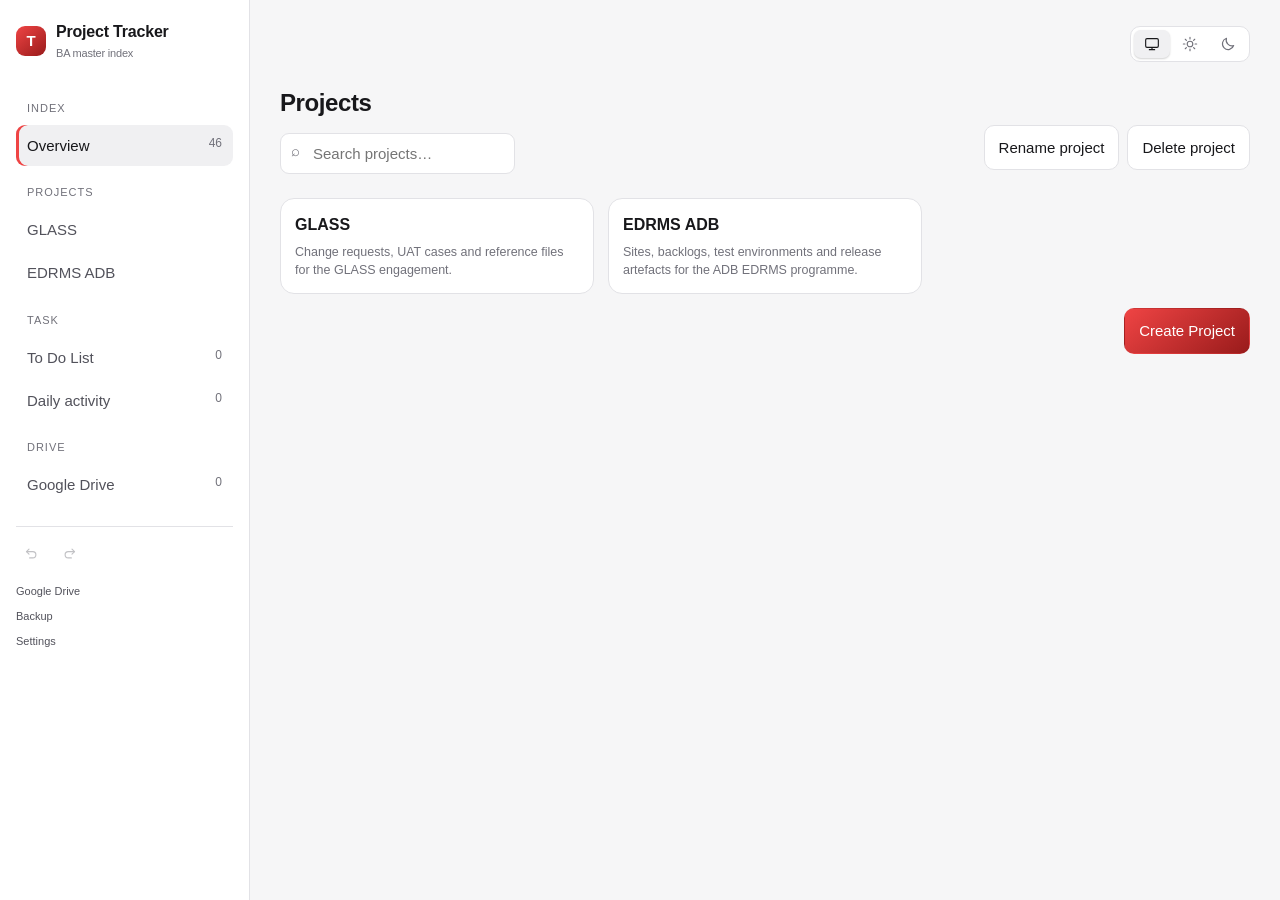
==== index.html @ 1ed468e1 "Undo and redo, a prompt that does not invent, and a search that hides misses Four changes, each with" ====
<!doctype html>
<html lang="en">
<head>
<meta charset="utf-8">
<meta name="viewport" content="width=device-width,initial-scale=1">
<title>Project Tracker — BA project links &amp; documents</title>
<meta name="robots" content="noindex,nofollow,noarchive">
<meta name="description" content="Central index of tracking links, sites and documents for the GLASS and EDRMS ADB projects.">
<link rel="icon" href="assets/favicon.svg">
<link rel="stylesheet" href="assets/styles.css">
</head>
<body>
<div class="app">
  <aside class="sidebar">
    <div class="brand">
      <div class="dot">T</div>
      <h1>Project Tracker<span id="brandSub">BA master index</span></h1>
    </div>
    <nav class="nav" id="nav"></nav>
    <div class="side-foot">
      <!-- Undo and redo sit above the links because they act on what you were
           just doing, not on a page you are going to. Disabled rather than
           hidden, so they do not move as you work. -->
      <div class="history" id="history"></div>
      <button id="openDrive">Google Drive</button>
      <button id="openBackup">Backup</button>
      <button id="openSettings">Settings</button>
    </div>
  </aside>

  <main class="main">
    <div class="topbar">
      <div class="seg" role="group" aria-label="Theme">
        <button data-theme-set="system" title="Match your system" aria-pressed="false">
          <svg viewBox="0 0 24 24" aria-hidden="true"><rect x="2.5" y="4" width="19" height="13" rx="2"/><path d="M8 20.5h8M12 17.5v3"/></svg>
          <span class="sr">System</span>
        </button>
        <button data-theme-set="light" title="Light" aria-pressed="false">
          <svg viewBox="0 0 24 24" aria-hidden="true"><circle cx="12" cy="12" r="4.2"/><path d="M12 2v2.4M12 19.6V22M2 12h2.4M19.6 12H22M4.9 4.9l1.7 1.7M17.4 17.4l1.7 1.7M19.1 4.9l-1.7 1.7M6.6 17.4l-1.7 1.7"/></svg>
          <span class="sr">Light</span>
        </button>
        <button data-theme-set="dark" title="Dark" aria-pressed="false">
          <svg viewBox="0 0 24 24" aria-hidden="true"><path d="M20.5 14.3A8.6 8.6 0 0 1 9.7 3.5a8.6 8.6 0 1 0 10.8 10.8z"/></svg>
          <span class="sr">Dark</span>
        </button>
      </div>
    </div>
    <div id="view"></div>
  </main>
</div>

<!-- Settings -->
<div class="modal" id="settingsModal" hidden>
  <div class="box">
    <h3>Google Drive connection</h3>
    <p class="lede">These stay in this browser only (localStorage). They are never committed to the
      repository. Setup steps are in <code>README.md</code> → “Connecting Google Drive”.</p>
    <div class="field">
      <label for="clientId">OAuth Client ID</label>
      <input id="clientId" placeholder="1234567890-abc.apps.googleusercontent.com" spellcheck="false">
      <small>Google Cloud console → APIs &amp; Services → Credentials → OAuth client ID (Web application).</small>
    </div>
    <div class="field">
      <label for="apiKey">API key</label>
      <input id="apiKey" placeholder="AIza…" spellcheck="false">
      <small>Same console → Create credentials → API key. Needed by the Drive Picker.</small>
    </div>
    <h3 style="margin-top:22px">Standardize text</h3>
    <p class="lede">Powers the wand button beside a task's name and description.
      Keys are stored in this browser only and are deliberately left out of the
      backup file. Two engines, both free to run: Google AI Studio issues a key
      with no card and a free tier, which is the default, and OpenRouter's
      ":free" models cost nothing per token. All engines lists both at once, and
      picking a model fills the Engine box with the engine that owns it.</p>
    <div class="field">
      <label for="aiEngine">Engine</label>
      <select id="aiEngine"></select>
      <small id="aiEngineHelp"></small>
    </div>
    <div class="field">
      <label>Which models to show</label>
      <div id="aiTier" class="radios">
        <label><input type="radio" name="aiTier" value="free" checked> Free tier</label>
        <label><input type="radio" name="aiTier" value="paid"> Paid (billing required)</label>
        <label><input type="radio" name="aiTier" value="all"> Show everything</label>
      </div>
      <small>For Gemini this is the app's own labelling by model name, because
        Google's model list carries no billing information; OpenRouter publishes
        its prices, so its split is read from the account. Every "pro" model
        counts as paid. Nothing is hidden for good — Show everything lists all
        of them. The one exception is Google's 2.5 flash family, which is
        withdrawn rather than hidden: it now answers "no longer available to new
        users".</small>
    </div>
    <div class="field">
      <label for="aiModel">Model</label>
      <select id="aiModel"></select>
      <small id="aiModelHelp">Saved per engine, and grouped by what each model
        is for. The list is read from your own account once a key is in place.</small>
    </div>
    <div class="field">
      <label for="aiKey">API key</label>
      <input id="aiKey" type="password" placeholder="Paste your key" spellcheck="false" autocomplete="off">
      <small id="aiKeyHelp"></small>
    </div>
    <div class="actions">
      <button class="btn" id="settingsCancel">Cancel</button>
      <button class="btn primary" id="settingsSave">Save</button>
    </div>
  </div>
</div>

<script src="config.js"></script>
<script src="assets/store.js"></script>
<script src="assets/ai.js"></script>
<script src="assets/ui.js"></script>
<script src="assets/tasks.js"></script>
<script src="assets/projects.js"></script>
<script src="assets/links.js"></script>
<script src="assets/app.js"></script>
<script src="assets/drive.js"></script>
</body>
</html>
---- assets/styles.css ----
/* Three theme modes. Every colour is defined on bare :root so no token has
   its only definition inside a media query; the dark palette is then restated
   twice — once for "follow the system" (no data-theme attribute set) and once
   for an explicit dark choice, so the control wins in both directions. */
:root{
  color-scheme:light;
  --bg:#f6f6f7; --panel:#fff; --panel-2:#f0f0f2; --line:#e2e2e6;
  --text:#18181b; --muted:#52525b; --dim:#71717a;
  --accent:#ef4444; --accent-2:#991b1b;
  --ok:#16a34a; --warn:#d97706; --info:#0284c7;
  --radius:14px; --shadow:0 8px 24px rgba(0,0,0,.08);
}
@media (prefers-color-scheme:dark){
  :root:not([data-theme="light"]){
    color-scheme:dark;
  --bg:#0b0b0d; --panel:#141417; --panel-2:#1b1b20; --line:#2a2a31;
  --text:#f4f4f5; --muted:#a1a1aa; --dim:#71717a;
  --shadow:0 10px 30px rgba(0,0,0,.45);
    --ok:#22c55e; --warn:#f59e0b; --info:#38bdf8;
  }
}
:root[data-theme="dark"]{
  color-scheme:dark;
  --bg:#0b0b0d; --panel:#141417; --panel-2:#1b1b20; --line:#2a2a31;
  --text:#f4f4f5; --muted:#a1a1aa; --dim:#71717a;
  --shadow:0 10px 30px rgba(0,0,0,.45);
  --ok:#22c55e; --warn:#f59e0b; --info:#38bdf8;
}
*{box-sizing:border-box}
html,body{margin:0;padding:0}
body{
  background:var(--bg);color:var(--text);
  font:15px/1.55 -apple-system,BlinkMacSystemFont,"Segoe UI",Inter,Roboto,Helvetica,Arial,sans-serif;
  -webkit-font-smoothing:antialiased;
}
a{color:inherit}
button,input,select{font:inherit;color:inherit}

/* ---------- layout ---------- */
.app{display:grid;grid-template-columns:250px 1fr;min-height:100vh}
.sidebar{
  background:var(--panel);border-right:1px solid var(--line);
  padding:20px 16px;position:sticky;top:0;height:100vh;overflow:auto;
}
.brand{display:flex;align-items:center;gap:10px;margin-bottom:22px}
.brand .dot{
  width:30px;height:30px;border-radius:9px;flex:0 0 auto;
  background:linear-gradient(140deg,var(--accent),var(--accent-2));
  display:grid;place-items:center;font-weight:700;font-size:15px;color:#fff;
}
.brand h1{font-size:16px;margin:0;letter-spacing:-.2px}
.brand span{display:block;font-size:11px;color:var(--dim);font-weight:400}
.nav{display:flex;flex-direction:column;gap:2px;margin-bottom:20px}
.nav button{
  text-align:left;background:none;border:0;padding:9px 11px;border-radius:9px;
  color:var(--muted);cursor:pointer;display:flex;justify-content:space-between;gap:8px;
}
.nav button:hover{background:var(--panel-2);color:var(--text)}
.nav button[aria-current="true"]{background:var(--panel-2);color:var(--text);box-shadow:inset 3px 0 0 var(--accent)}
.nav .count{color:var(--dim);font-size:12px;font-variant-numeric:tabular-nums}
.nav-title{font-size:11px;text-transform:uppercase;letter-spacing:.09em;color:var(--dim);margin:16px 0 6px 11px}
.side-foot{font-size:11px;color:var(--dim);border-top:1px solid var(--line);padding-top:12px;margin-top:18px}
.side-foot button{background:none;border:0;color:var(--muted);cursor:pointer;padding:4px 0;display:block}
.side-foot button:hover{color:var(--accent)}
/* The two history buttons are icons, not links, so they sit in a row of their
   own above the three text links rather than in the column with them. */
.history{display:flex;gap:8px;margin-bottom:10px}
.history .btn.icon{padding:6px}
.history .btn.icon:disabled{opacity:.35;cursor:default}
.history .btn.icon:disabled:hover{color:inherit;background:none}

.main{padding:26px 30px 70px;max-width:1180px;width:100%}
/* Theme switch sits at the far right: it is a setting, not a page control,
   and the left edge belongs to the page heading below it. */
.topbar{display:flex;gap:12px;align-items:center;justify-content:flex-end;margin-bottom:22px;flex-wrap:wrap}
.search{flex:1;min-width:220px;position:relative}
.search input{
  width:100%;background:var(--panel);border:1px solid var(--line);border-radius:11px;
  padding:11px 13px 11px 36px;outline:none;
}
.search input:focus{border-color:var(--accent)}
.search::before{content:"⌕";position:absolute;left:13px;top:9px;color:var(--dim);font-size:17px}
.btn{
  background:var(--panel);border:1px solid var(--line);border-radius:10px;
  padding:10px 14px;cursor:pointer;white-space:nowrap;
}
.btn:hover{border-color:var(--accent);color:var(--text)}
.btn.primary{background:linear-gradient(140deg,var(--accent),var(--accent-2));border-color:transparent;color:#fff}
.btn.sm{padding:6px 10px;font-size:13px;border-radius:8px}

h2.page{font-size:24px;margin:0 0 4px;letter-spacing:-.4px}
p.lede{color:var(--muted);margin:0 0 20px}
h3.sec{font-size:13px;text-transform:uppercase;letter-spacing:.08em;color:var(--dim);margin:28px 0 12px}

/* ---------- cards ---------- */
.grid{display:grid;grid-template-columns:repeat(auto-fill,minmax(280px,1fr));gap:12px}
.card{
  background:var(--panel);border:1px solid var(--line);border-radius:var(--radius);
  padding:14px 15px;display:flex;flex-direction:column;gap:6px;text-decoration:none;
  transition:border-color .15s,transform .15s;
}
a.card:hover{border-color:var(--accent);transform:translateY(-2px)}
.card .t{font-weight:600;line-height:1.35}
.card .m{font-size:12.5px;color:var(--muted)}
.card .row{display:flex;gap:6px;align-items:center;flex-wrap:wrap;margin-top:2px}

.tag{
  font-size:11px;padding:2px 8px;border-radius:999px;border:1px solid var(--line);
  color:var(--muted);background:var(--panel-2);white-space:nowrap;
}
.tag.ok{color:var(--ok);border-color:rgba(34,197,94,.35)}
.tag.warn{color:var(--warn);border-color:rgba(245,158,11,.35)}
.tag.info{color:var(--info);border-color:rgba(56,189,248,.35)}
.tag.accent{color:var(--accent);border-color:rgba(239,68,68,.4)}
.tag.dead{color:var(--dim)}

.chips{display:flex;gap:7px;flex-wrap:wrap;margin-bottom:14px}
.chip{
  background:var(--panel);border:1px solid var(--line);border-radius:999px;
  padding:6px 12px;font-size:13px;cursor:pointer;color:var(--muted);
}
.chip[aria-pressed="true"]{border-color:var(--accent);color:var(--text);background:var(--panel-2)}

/* ---------- tables ---------- */
.tablewrap{border:1px solid var(--line);border-radius:var(--radius);overflow-x:auto;background:var(--panel)}
table{border-collapse:collapse;width:100%;font-size:14px;min-width:720px}
th,td{padding:11px 13px;text-align:left;border-bottom:1px solid var(--line);vertical-align:top}
th{font-size:12px;text-transform:uppercase;letter-spacing:.05em;color:var(--dim);
   cursor:pointer;user-select:none;white-space:nowrap;background:var(--panel-2);position:sticky;top:0}
th:hover{color:var(--text)}
tbody tr:last-child td{border-bottom:0}
tbody tr:hover{background:var(--panel-2)}
td.wrap{max-width:420px;white-space:pre-wrap}

/* ---------- misc ---------- */
.steps{counter-reset:s;list-style:none;padding:0;margin:0;display:flex;flex-direction:column;gap:9px}
.steps li{
  background:var(--panel);border:1px solid var(--line);border-radius:11px;padding:12px 14px;
  white-space:pre-wrap;position:relative;padding-left:44px;
}
.steps li::before{
  counter-increment:s;content:counter(s);position:absolute;left:13px;top:12px;
  width:20px;height:20px;border-radius:6px;background:var(--panel-2);color:var(--accent);
  display:grid;place-items:center;font-size:12px;font-weight:700;
}
.note{
  border-left:3px solid var(--accent);background:var(--panel);border-radius:0 11px 11px 0;
  padding:12px 14px;color:var(--muted);margin-top:12px;white-space:pre-wrap;
}
.empty{color:var(--dim);padding:26px;text-align:center;border:1px dashed var(--line);border-radius:var(--radius)}
.stats{display:grid;grid-template-columns:repeat(auto-fit,minmax(150px,1fr));gap:12px;margin-bottom:6px}
.stat{background:var(--panel);border:1px solid var(--line);border-radius:var(--radius);padding:14px 16px}
.stat .n{font-size:26px;font-weight:700;letter-spacing:-.5px}
.stat .l{font-size:12px;color:var(--dim);text-transform:uppercase;letter-spacing:.06em}

/* ---------- modal ---------- */
.modal[hidden]{display:none}
.modal{position:fixed;inset:0;background:rgba(0,0,0,.6);display:grid;place-items:center;padding:20px;z-index:50}
.modal .box{
  background:var(--panel);border:1px solid var(--line);border-radius:16px;padding:22px;
  max-width:560px;width:100%;box-shadow:var(--shadow);max-height:85vh;overflow:auto;
}
.modal h3{margin:0 0 6px}
.field{display:flex;flex-direction:column;gap:5px;margin:14px 0}
.field label{font-size:12px;color:var(--dim);text-transform:uppercase;letter-spacing:.06em}
.field input{background:var(--panel-2);border:1px solid var(--line);border-radius:9px;padding:10px 12px;outline:none}
.field input:focus{border-color:var(--accent)}
.field small{color:var(--dim);font-size:12px}
/* The tier radios. Laid out as rows so a long label wraps rather than
   colliding with the next one on a phone. */
.radios{display:flex;flex-wrap:wrap;gap:8px 18px;padding:2px 0}
.radios label{display:inline-flex;align-items:center;gap:7px;font-size:13px;
  color:var(--text);text-transform:none;letter-spacing:0;cursor:pointer}
.radios input{width:auto;margin:0;accent-color:var(--accent)}
.modal .actions{display:flex;gap:9px;justify-content:flex-end;margin-top:18px}

@media (max-width:860px){
  .app{grid-template-columns:1fr}
  .sidebar{position:static;height:auto;border-right:0;border-bottom:1px solid var(--line)}
  .nav{flex-direction:row;flex-wrap:wrap}
  .main{padding:20px 16px 60px}
}
.note.rich{white-space:normal}

/* ---------- paged tables (Google Drive page) ---------- */
table.cellgrid{min-width:0;table-layout:fixed}
table.cellgrid td{width:33.33%;vertical-align:top;border-bottom:1px solid var(--line)}
table.cellgrid tr:last-child td{border-bottom:0}
table.cellgrid td.pad{background:transparent}
table.cellgrid .t{font-weight:600;line-height:1.35;margin-bottom:4px;word-break:break-word}
table.cellgrid .m{font-size:12.5px;color:var(--muted)}
table.cellgrid .row{display:flex;gap:6px;align-items:center;flex-wrap:wrap;margin-top:8px}

.pager{display:flex;align-items:center;gap:12px;margin:12px 0 4px;flex-wrap:wrap}
.pager .pageinfo{font-size:12.5px;color:var(--dim);font-variant-numeric:tabular-nums}
.pager .btn[disabled]{opacity:.4;cursor:not-allowed}
.pager .btn[disabled]:hover{border-color:var(--line);color:var(--muted)}

td .namecell{display:block;word-break:break-word}


/* ---------- theme segmented control ---------- */
.seg{display:inline-flex;background:var(--panel);border:1px solid var(--line);border-radius:10px;padding:3px;gap:2px}
.seg button{
  background:none;border:0;border-radius:7px;padding:6px 10px;cursor:pointer;
  color:var(--dim);display:grid;place-items:center;line-height:0;
}
.seg button:hover{color:var(--text)}
.seg button[aria-pressed="true"]{background:var(--panel-2);color:var(--text);box-shadow:0 1px 2px rgba(0,0,0,.18)}
.seg svg{width:16px;height:16px;fill:none;stroke:currentColor;stroke-width:1.7;stroke-linecap:round;stroke-linejoin:round}
.sr{position:absolute;width:1px;height:1px;overflow:hidden;clip:rect(0 0 0 0);white-space:nowrap}

/* ---------- form dialog ---------- */
.modal .fieldset{display:flex;flex-direction:column}
.field textarea,.field select{
  background:var(--panel-2);border:1px solid var(--line);border-radius:9px;
  padding:10px 12px;outline:none;font:inherit;color:inherit;resize:vertical;
}
.field textarea:focus,.field select:focus{border-color:var(--accent)}
.field input[type="file"]{background:none;border:0;padding:6px 0}
.attachments{display:flex;flex-direction:column;gap:6px}
.attrow{display:flex;align-items:center;gap:8px;font-size:13px;cursor:pointer}
.attrow .attname{flex:1;word-break:break-word}
.attrow .attdrop{color:var(--dim);font-size:11px}
.attrow input:checked ~ .attname{text-decoration:line-through;color:var(--dim)}

/* ---------- task board ---------- */
.taskboard{display:grid;grid-template-columns:repeat(auto-fit,minmax(260px,1fr));gap:16px;align-items:start}
.taskcol h3.sec{margin-top:0}
.taskstack{display:flex;flex-direction:column;gap:10px}
.card.task{cursor:default}
.card.task.late{border-color:rgba(239,68,68,.5)}
.card.task .desc{white-space:pre-wrap}
.card.task .atts{gap:6px}
.attchip{cursor:pointer;max-width:100%;overflow:hidden;text-overflow:ellipsis;font-family:inherit}
.attchip:hover{border-color:var(--accent);color:var(--text)}

/* ---------- projects table + opened tables ---------- */
table.cellgrid td.picked{box-shadow:inset 3px 0 0 var(--accent);background:var(--panel-2)}
.opened{margin-top:26px;border-top:1px solid var(--line);padding-top:6px}
h2.page.sub{font-size:19px;margin-top:14px}
.sectionhead{display:flex;align-items:center;gap:12px;flex-wrap:wrap;justify-content:space-between}
.sectionhead h3.sec{margin:22px 0 10px}
.sectiontools{display:flex;align-items:center;gap:8px;flex-wrap:wrap;margin-bottom:10px}
.search.sectionsearch{flex:0 1 260px;min-width:180px}
.search.sectionsearch input{padding:8px 11px 8px 32px;border-radius:9px}
.search.sectionsearch::before{top:6px;left:11px;font-size:15px}
.accountpick{
  background:var(--panel);border:1px solid var(--line);border-radius:9px;
  padding:8px 10px;outline:none;max-width:230px;
}
.accountpick:focus{border-color:var(--accent)}
.linksection{margin-bottom:10px}

/* ---------- link table ---------- */
table.linktable{min-width:820px}
table.linktable td.wrap{max-width:340px}
table.linktable .sitename{font-weight:600}
table.linktable td.actions{white-space:nowrap;display:flex;gap:6px}
table.linktable a.btn{display:inline-block;text-decoration:none}

/* ---------- task table ---------- */
table.tasktable{min-width:760px}
table.tasktable tr.taskrow{cursor:pointer}
/* The open row was var(--panel-2) - the same colour as the .tasklist panel
   behind it, so the highlight it was meant to be was invisible. It is the
   accent now, tinted, with a bar down its leading edge: which task is open has
   to be answerable at a glance, and colour alone is not an answer on every
   screen. */
table.tasktable tr.taskrow.open td{background:color-mix(in srgb, var(--accent) 16%, transparent)}
table.tasktable tr.taskrow.open td:first-child{box-shadow:inset 3px 0 0 var(--accent)}
table.tasktable tr.taskrow.open .taskname{font-weight:600;color:var(--text)}
table.tasktable tr.taskrow.done td{color:var(--dim)}
table.tasktable tr.detail td{background:var(--panel-2)}
.taskdetail{display:flex;flex-direction:column;gap:9px;padding:4px 2px}
.taskdetail .desc{white-space:pre-wrap;color:var(--text)}
.taskdetail .row{display:flex;gap:6px;flex-wrap:wrap;align-items:center}
td .actions,span.actions{display:inline-flex;gap:6px;white-space:nowrap}

/* ---------- account / email access cells ---------- */
/* Addresses must never break mid-word: a wrapped jperez@contractor.adb.org
   reads as two different values. Give the column room and keep each on one
   line, clickable to copy the whole thing. */
td.acct, td:has(> .acctcell){white-space:nowrap}
.acctcell{
  background:none;border:0;padding:0;margin:0;cursor:pointer;
  color:var(--text);font:inherit;text-align:left;white-space:nowrap;
  border-bottom:1px dotted var(--line);
}
.acctcell:hover{color:var(--accent);border-bottom-color:var(--accent)}
.acctcell.copied{color:var(--ok);border-bottom-color:var(--ok)}
table.linktable th:nth-child(3), table.linktable td:nth-child(3){min-width:230px}

/* Page-level tools row: search on the LEFT, actions after it. */
.pagetools{display:flex;align-items:center;gap:10px;flex-wrap:wrap;margin:0 0 14px}
.pagetools .search{flex:0 1 320px;min-width:200px}

/* The search belongs beside the table it filters, not across the page from it. */
.sectionleft{display:flex;align-items:center;gap:12px;flex-wrap:wrap;min-width:0}
.sectionleft h3.sec{margin:22px 0 10px;white-space:nowrap}

/* ---------- progress bars (project timeline) ---------- */
.progress{
  display:inline-block;width:110px;height:8px;border-radius:999px;
  background:var(--panel-2);border:1px solid var(--line);overflow:hidden;vertical-align:middle;
}
.progress > span{display:block;height:100%;background:linear-gradient(90deg,var(--accent),var(--accent-2))}
.pctnum{font-size:12px;color:var(--muted);margin-left:8px;font-variant-numeric:tabular-nums}
.rollup{display:inline-flex;align-items:center;gap:2px;font-size:12.5px;color:var(--dim);margin-right:6px}
td.pcell{white-space:nowrap}
h2.page.sub{font-size:18px;margin-top:34px}

/* Artifact and timeline tables: the name column carries the weight, and a
   seeded note must not turn one row into a screenful. */
table.projtable{table-layout:fixed}
table.projtable td, table.projtable th{vertical-align:top}
table.projtable .namecol{width:30%}
table.projtable .phasecol{width:16%}
table.projtable .datecol{width:104px;white-space:nowrap}
table.projtable .progcol{width:170px;white-space:nowrap}
table.projtable .statuscol{width:120px}
table.projtable .actcol{width:150px;white-space:nowrap}
/* Two lines of note, then ellipsis; the whole note is in the title tooltip
   and in the Edit dialog, so nothing is lost by clamping it here. */
table.projtable .note2{
  display:-webkit-box;-webkit-line-clamp:2;-webkit-box-orient:vertical;
  overflow:hidden;font-size:12.5px;color:var(--muted);margin-top:3px;
}

/* ---------- task detail table ---------- */
table.detailtable{min-width:0;width:100%}
table.detailtable th[scope="row"]{
  width:190px;text-transform:none;letter-spacing:0;font-size:12.5px;
  color:var(--dim);background:transparent;position:static;cursor:default;
  vertical-align:top;white-space:normal;
}
table.detailtable td{vertical-align:top}
table.detailtable .detaildesc{white-space:pre-wrap}

/* ---------- breathing room between a section's search box and its table ---------- */
.sectionhead{margin-bottom:14px}
.sectiontools{margin-bottom:14px}
.linksection .tablewrap{margin-top:14px}
.pagetools{margin-bottom:16px}
.search.sectionsearch{margin-bottom:2px}

/* ---------- icon buttons ---------- */
.btn.icon{
  display:inline-grid;place-items:center;padding:6px;line-height:0;
  width:30px;height:30px;flex:0 0 auto;
}
.btn.icon svg{width:15px;height:15px;fill:none;stroke:currentColor;
  stroke-width:1.8;stroke-linecap:round;stroke-linejoin:round}
.btn.icon:hover{border-color:var(--accent);color:var(--accent)}
.btn.icon.danger:hover{border-color:var(--accent);color:var(--accent)}

/* ---------- project tiles ---------- */
.ptiles{display:grid;grid-template-columns:repeat(3,1fr);gap:14px;align-items:stretch}
/* The list footer: pager left, create button right. The button is outside
   the pager on purpose - a pager renders nothing for a single page, and a
   button parked inside it would vanish with it. */
.listfoot{display:flex;align-items:center;justify-content:space-between;gap:12px;
  flex-wrap:wrap;margin-top:14px}
.listfoot-pager{flex:1 1 auto;min-width:0}
.listfoot-pager .pager{margin-top:0}
.listfoot-act{flex:0 0 auto;margin-left:auto}

/* The whole tile is the button that opens the project. It used to be a div
   wrapping a small open-target and two icon actions; with those actions
   moved above the list there is nothing else in it to aim at. */
.ptile{
  display:flex;flex-direction:column;align-items:flex-start;gap:5px;width:100%;
  background:var(--panel);border:1px solid var(--line);border-radius:var(--radius);
  padding:14px;text-align:left;cursor:pointer;font:inherit;color:inherit;
  transition:border-color .15s,transform .15s;
}
.ptile:hover{border-color:var(--accent);transform:translateY(-2px)}
.ptile.picked{border-color:var(--accent);box-shadow:inset 3px 0 0 var(--accent)}
.ptile .t{font-weight:600;font-size:16px;word-break:break-word;color:var(--text)}
/* The description under a project's name: present when there is one, and
   never taking the name's place when there is not. */
.ptile .psub{font-size:12.5px;line-height:1.45;color:var(--dim);word-break:break-word}

@media (max-width:900px){ .ptiles{grid-template-columns:1fr} }

/* ---------- email access filter, in its own column header ---------- */
th.emailhead{white-space:nowrap}
th.emailhead .emaillabel{margin-right:6px}
th.emailhead .accountpick{
  background:var(--panel);border:1px solid var(--line);border-radius:7px;
  padding:2px 4px;font-size:11px;max-width:130px;text-transform:none;letter-spacing:0;
}

/* A pinned row's button says so at a glance: the icon fills and takes the
   accent, so "pinned" is visible without hovering for a tooltip. */
.btn.icon.pinned{border-color:var(--accent);color:var(--accent);background:var(--panel-2)}
.btn.icon.pinned svg{fill:currentColor}

/* The project list in the sidebar shows three at a time and scrolls for the
   rest. --nav-rows is the count, so the height follows the button metrics
   rather than a number typed twice. The scrollbar is deliberately faint: it
   is a hint that there is more, not a control anyone aims at. */
.navscroll{
  --nav-rows:3;
  /* One row is the button's own box plus the flex gap above it. Measured
     from .nav button in the browser: 41px, plus the nav's 2px gap. */
  --nav-row:41px;
  max-height:calc(var(--nav-rows) * (var(--nav-row) + 2px));
  display:flex;flex-direction:column;gap:2px;
  overflow-y:auto;overscroll-behavior:contain;
  scrollbar-width:thin;scrollbar-color:var(--line) transparent;
}
.navscroll::-webkit-scrollbar{width:6px}
.navscroll::-webkit-scrollbar-track{background:transparent}
.navscroll::-webkit-scrollbar-thumb{background:var(--line);border-radius:3px}
.navscroll:hover::-webkit-scrollbar-thumb{background:var(--dim)}

/* The one search over every artifact table needs room before the first of
   them, the same as a section search had above its own table. */
.artifactsearch{margin:10px 0 16px}

/* A repeating link field: rows of URL + its own note, and one add button. */
.linkrows{display:flex;flex-direction:column;gap:10px}
.linkline{display:flex;align-items:center;gap:8px}
.linkline input{flex:1;min-width:0}
.linknote{margin:2px 0 2px 2px;padding-left:10px;border-left:2px solid var(--line);
          display:flex;flex-direction:column;gap:5px}
.linknote label{font-size:12px;color:var(--dim);text-transform:uppercase;letter-spacing:.06em}
.linkadd{display:flex;align-items:center;gap:8px}
.linkadd .m{color:var(--dim);font-size:12px}
.linkrow + .linkrow{border-top:1px solid var(--line);padding-top:10px}
/* Every link on a task, in the pane: the address, and what it is for. */
.reflist{display:flex;flex-direction:column;gap:8px}
.refnote{display:block;color:var(--dim);font-size:12px;margin-top:3px}

/* A field's label row, with its own tools on the right. */
.fieldhead{display:flex;align-items:center;justify-content:space-between;gap:8px}
.fieldtools{display:inline-flex;gap:6px;flex:0 0 auto}
.fieldtools .btn.icon{padding:3px 6px}
.fieldtools .btn.icon svg{width:14px;height:14px}
.fieldtools .btn.icon.working{opacity:.6;pointer-events:none}
/* What the button did, or why it could not. Never replaces the field. */
.fieldnote{font-size:12px;margin-top:5px;color:var(--dim)}
.fieldnote.ok{color:var(--ok,#3fb950)}
.fieldnote.warn{color:var(--warn)}
.linkish{background:none;border:0;padding:0;font:inherit;color:var(--accent);
  text-decoration:underline;cursor:pointer}

/* Attachments in the dialog: staged files with a thumbnail, and the count. */
.attstaged{display:flex;flex-direction:column;gap:6px}
.attrow.staged{display:flex;align-items:center;gap:8px;font-size:13px}
.attthumb{width:40px;height:40px;object-fit:cover;border-radius:6px;border:1px solid var(--line)}
.attrow.staged .attdrop{background:none;border:0;cursor:pointer;color:var(--dim);font-size:11px}
.attcount{color:var(--dim);font-size:12px}
.attitem{display:inline-flex;align-items:center;gap:4px;margin:0 6px 6px 0}
.attitem .attdl{cursor:pointer}

/* The To Do List is a list beside a pane: the table carries what you scan by,
   the pane carries everything else about the task you clicked. Below 900px
   they stack, because a split pane on a phone is two unusable columns. */
/* Both halves share the row's height rather than each taking its own, which is
   what left a 130px list beside a 535px pane. The pane cannot be sticky and
   stretch at the same time - sticky is what made it size itself independently -
   so it scrolls inside its own box instead. */
/* Closed, the pane is about a quarter of the row: the table carries four
   columns now and needs the rest. Open, it becomes the wider half, because the
   list is down to a number and a name and everything else is in the pane. */
.tasksplit{display:grid;grid-template-columns:minmax(0,3fr) minmax(0,1fr);gap:16px;
           align-items:stretch}
.tasksplit.open{grid-template-columns:minmax(0,1fr) minmax(0,2fr)}
.tasklist{min-width:0;display:flex;flex-direction:column;
          background:var(--panel-2);border:1px solid var(--line);border-radius:10px;
          padding:14px}
.tasklist .tablewrap{flex:1;border:0;background:none;border-radius:0}
.taskpane{min-width:0;background:var(--panel-2);border:1px solid var(--line);
          border-radius:10px;padding:14px;max-height:calc(100vh - 90px);
          overflow:auto}
.taskpane .panehead{display:flex;align-items:center;justify-content:space-between;gap:10px;
                    margin-bottom:10px}
.taskpane .panehead h3{margin:0;font-size:15px;word-break:break-word}
.taskpane.empty-pane{display:flex;align-items:center;justify-content:center;min-height:160px}
.taskpane .detailtable{min-width:0}
table.tasktable{min-width:0}
/* The stamp is one thing - a date and the minute it was created - so it stays
   on one line rather than breaking in half in a narrow column. */
td.stampcell{white-space:nowrap}
.stamptime{color:var(--dim)}
/* Prose bounded to a few lines, with a control that opens it.
   line-height is stated rather than inherited: the max-height fallback below
   is arithmetic on it, and an inherited value makes that arithmetic wrong. */
.clamptext{white-space:pre-wrap;line-height:1.5;overflow:hidden;
  display:-webkit-box;-webkit-box-orient:vertical;-webkit-line-clamp:var(--clamp-lines,3);
  /* For a browser without line-clamp: no ellipsis, but still a height bound,
     which is the part that matters. */
  max-height:calc(var(--clamp-lines,3) * 1.5em)}
.clamp.open .clamptext{display:block;-webkit-line-clamp:unset;max-height:none;overflow:visible}
.clamptoggle{display:inline-block;margin-top:4px;font-size:12px}
.clamptoggle[hidden]{display:none}

/* The update trail. It is the details table - same wrapper, same class, same
   width - so nothing here touches the frame; only what sits inside a cell. */
.updatewhen{white-space:nowrap}
.updatecell{display:block}
.updatetext{white-space:pre-wrap;margin-bottom:6px}
.updateshots{display:flex;flex-wrap:wrap;margin-top:4px}
/* The row's own edit and remove stay quiet until the row is under the pointer,
   so a trail of six updates reads as six updates rather than twelve buttons.
   They are still reachable by keyboard, which :focus-within keeps true. */
.updateactions{display:flex;gap:6px;margin-top:6px;opacity:0;transition:opacity .12s}
.updaterow:hover .updateactions,.updateactions:focus-within{opacity:1}
.updateadd td{padding-top:12px}
.updateadd .m{margin-left:8px;vertical-align:middle}
/* Pressed, the update icon reads as the tab you are on. */
.btn.icon.on{border-color:var(--accent);color:var(--accent)}
/* A trail opened from Daily activity gets the wider box: it holds a table,
   not a column of form fields. */
.modal .box.wide{max-width:720px}
.modal .dialogbody{margin-top:12px}
.shot{padding:0;border:1px solid var(--line);border-radius:8px;background:none;cursor:pointer;
      margin:0 6px 6px 0;line-height:0}
.shot img{width:84px;height:84px;object-fit:cover;border-radius:7px;display:block}
@media (max-width:900px){
  .tasksplit,.tasksplit.open{grid-template-columns:minmax(0,1fr)}
  .taskpane{max-height:none}
}

/* A column header that filters its own column, the shape Email Access uses. */
th.filterhead{white-space:nowrap}
th.filterhead .filterlabel{margin-right:6px}
th.filterhead .colpick{
  font:inherit;font-size:11px;color:var(--dim);background:var(--panel);
  border:1px solid var(--line);border-radius:6px;padding:1px 4px;max-width:120px}
th.filterhead .colpick:focus{border-color:var(--accent)}

/* The status is set in the pane, in the row that names it. */
.statuspick{font:inherit;font-size:12px;color:var(--text);background:var(--panel);
  border:1px solid var(--line);border-radius:6px;padding:2px 6px}
.statuspick:focus{border-color:var(--accent)}
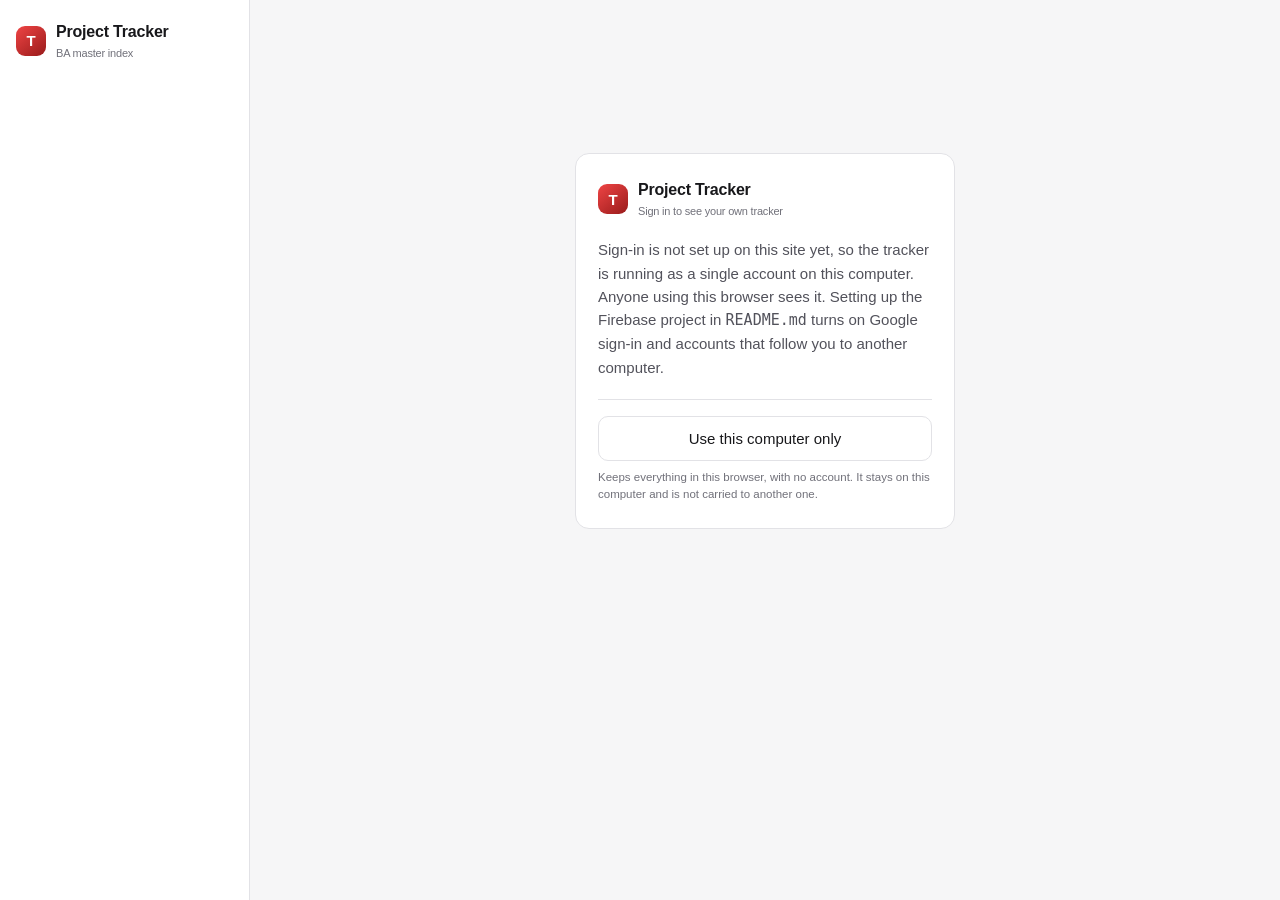
==== commit f0c064ff: "Hold the tracker shut until it knows whose it is Scoping the keys made two accounts separate; it did" ====
--- a/index.html
+++ b/index.html
@@ -18,6 +18,9 @@
     </div>
     <nav class="nav" id="nav"></nav>
     <div class="side-foot">
+      <!-- Who you are signed in as, and the way out. Filled by account.js;
+           empty, and hidden by CSS, until an account is known. -->
+      <div class="acct" id="acct"></div>
       <!-- Undo and redo sit above the links because they act on what you were
            just doing, not on a page you are going to. Disabled rather than
            hidden, so they do not move as you work. -->
@@ -112,6 +115,7 @@
 
 <script src="config.js"></script>
 <script src="assets/store.js"></script>
+<script src="assets/account.js"></script>
 <script src="assets/ai.js"></script>
 <script src="assets/ui.js"></script>
 <script src="assets/tasks.js"></script>
--- a/assets/styles.css
+++ b/assets/styles.css
@@ -9,6 +9,11 @@
   --accent:#ef4444; --accent-2:#991b1b;
   --ok:#16a34a; --warn:#d97706; --info:#0284c7;
   --radius:14px; --shadow:0 8px 24px rgba(0,0,0,.08);
+  /* The text-colour palette. Each name is a token rather than a value in the
+     document, so the SAME stored word reads correctly on either background:
+     these are the darker mixes, for the light theme. */
+  --c-red:#b91c1c; --c-amber:#b45309; --c-green:#15803d; --c-teal:#0f766e;
+  --c-blue:#1d4ed8; --c-purple:#6d28d9; --c-pink:#be185d; --c-grey:#52525b;
 }
 @media (prefers-color-scheme:dark){
   :root:not([data-theme="light"]){
@@ -17,6 +22,10 @@
   --text:#f4f4f5; --muted:#a1a1aa; --dim:#71717a;
   --shadow:0 10px 30px rgba(0,0,0,.45);
     --ok:#22c55e; --warn:#f59e0b; --info:#38bdf8;
+  /* The same eight names, lifted for a dark background. A colour chosen in one
+     theme therefore stays legible in the other, which a stored hex could not. */
+  --c-red:#f87171; --c-amber:#fbbf24; --c-green:#4ade80; --c-teal:#2dd4bf;
+  --c-blue:#60a5fa; --c-purple:#c084fc; --c-pink:#f472b6; --c-grey:#a1a1aa;
   }
 }
 :root[data-theme="dark"]{
@@ -25,6 +34,10 @@
   --text:#f4f4f5; --muted:#a1a1aa; --dim:#71717a;
   --shadow:0 10px 30px rgba(0,0,0,.45);
   --ok:#22c55e; --warn:#f59e0b; --info:#38bdf8;
+  /* The same eight names, lifted for a dark background. A colour chosen in one
+     theme therefore stays legible in the other, which a stored hex could not. */
+  --c-red:#f87171; --c-amber:#fbbf24; --c-green:#4ade80; --c-teal:#2dd4bf;
+  --c-blue:#60a5fa; --c-purple:#c084fc; --c-pink:#f472b6; --c-grey:#a1a1aa;
 }
 *{box-sizing:border-box}
 html,body{margin:0;padding:0}
@@ -261,16 +274,30 @@
 
 /* ---------- task table ---------- */
 table.tasktable{min-width:760px}
-table.tasktable tr.taskrow{cursor:pointer}
+/* Open, the log drops to two columns and the pane takes the width, so the
+   table must be free to become narrow - the six-column minimum would other-
+   wise force a horizontal scrollbar under a two-column table. */
+.tasksplit.open table[data-route="daily"]{min-width:0}
+/* Keyed on the row, not on the table it happens to sit in.
+   Two pages list tasks - the To Do List and the Daily activity log - and a
+   task row has to look and behave the same on both. Scoped to table.tasktable
+   these rules reached only the first of them, so a clickable row on the log
+   would have had no pointer, no hover and no open highlight: clickable in
+   fact and dead to look at. */
+tr.taskrow{cursor:pointer}
 /* The open row was var(--panel-2) - the same colour as the .tasklist panel
    behind it, so the highlight it was meant to be was invisible. It is the
    accent now, tinted, with a bar down its leading edge: which task is open has
    to be answerable at a glance, and colour alone is not an answer on every
    screen. */
-table.tasktable tr.taskrow.open td{background:color-mix(in srgb, var(--accent) 16%, transparent)}
-table.tasktable tr.taskrow.open td:first-child{box-shadow:inset 3px 0 0 var(--accent)}
-table.tasktable tr.taskrow.open .taskname{font-weight:600;color:var(--text)}
-table.tasktable tr.taskrow.done td{color:var(--dim)}
+tr.taskrow.open td{background:color-mix(in srgb, var(--accent) 16%, transparent)}
+tr.taskrow.open td:first-child{box-shadow:inset 3px 0 0 var(--accent)}
+tr.taskrow.open .taskname{font-weight:600;color:var(--text)}
+tr.taskrow.done td{color:var(--dim)}
+/* An entry typed by hand has no task behind it and nothing to open, so it
+   keeps the default cursor. A row that looks clickable and does nothing is
+   worse than one that plainly is not. */
+tr.logrow:not(.taskrow){cursor:default}
 table.tasktable tr.detail td{background:var(--panel-2)}
 .taskdetail{display:flex;flex-direction:column;gap:9px;padding:4px 2px}
 .taskdetail .desc{white-space:pre-wrap;color:var(--text)}
@@ -485,6 +512,95 @@
    on one line rather than breaking in half in a narrow column. */
 td.stampcell{white-space:nowrap}
 .stamptime{color:var(--dim)}
+/* ---------- the rich text field ---------- */
+.richfield{display:flex;flex-direction:column;gap:0}
+.richbar{display:flex;flex-wrap:wrap;align-items:center;gap:2px;padding:5px 6px;
+  background:var(--panel-2);border:1px solid var(--line);border-bottom:0;
+  border-radius:9px 9px 0 0}
+.richbtn{min-width:26px;height:26px;padding:0 6px;background:none;border:0;border-radius:6px;
+  color:var(--muted);cursor:pointer;font-size:13px;line-height:1;font-family:inherit}
+.richbtn:hover{background:var(--panel);color:var(--text)}
+.richbtn.on{background:color-mix(in srgb, var(--accent) 22%, transparent);color:var(--text)}
+.richbtn[data-cmd="bold"]{font-weight:700}
+.richbtn[data-cmd="italic"]{font-style:italic}
+.richbtn[data-cmd="underline"]{text-decoration:underline}
+.richbtn[data-cmd="strikeThrough"]{text-decoration:line-through}
+.richsep{width:1px;height:16px;background:var(--line);margin:0 4px}
+.richbox{background:var(--panel-2);border:1px solid var(--line);border-radius:0 0 9px 9px;
+  padding:10px 12px;outline:none;overflow:auto;max-height:340px}
+.richbox:focus{border-color:var(--accent)}
+/* An empty field says what it is for, the way a placeholder does. A truly
+   empty contenteditable has no text node to style, so this hangs off :empty
+   and off the lone <br> the browser leaves behind. */
+.richbox:empty::before{content:attr(data-placeholder);color:var(--dim)}
+/* A picture inside a cell must not push the column wide: it fits the space
+   the cell has, and the row grows instead. */
+.richbox img,.clamptext.rich img{max-width:100%;height:auto;border-radius:4px;
+  display:inline-block;vertical-align:top;margin:2px 0}
+.richbox td img,.richbox th img,.clamptext.rich td img,.clamptext.rich th img{max-width:220px}
+/* An image whose bytes are missing shows its alt rather than a broken icon. */
+.richbox img:not([src]),.clamptext.rich img:not([src]){min-height:18px;opacity:.5}
+.tabletools{display:inline-flex;gap:2px;align-items:center}
+.tabletools[hidden]{display:none}
+/* The grid picker, the shape Word and Outlook both use. */
+.tablepicker{position:relative;z-index:2;margin-top:-1px;padding:8px;
+  background:var(--panel);border:1px solid var(--line);border-radius:0 0 9px 9px}
+.tablepicker[hidden]{display:none}
+.pickhead{font-size:11px;color:var(--dim);margin-bottom:6px}
+.pickgrid{display:grid;grid-template-columns:repeat(8,16px);gap:2px}
+.pickcell{width:16px;height:16px;border:1px solid var(--line);border-radius:2px;
+  background:var(--panel-2);cursor:pointer}
+.pickcell.lit{background:var(--accent);border-color:var(--accent)}
+
+/* What the fields hold, wherever it is shown: inside the editor and inside
+   the pane. One rule set, so what you type is what you later read. */
+.richbox table,.clamptext.rich table{border-collapse:collapse;margin:6px 0;width:auto;min-width:0}
+.richbox td,.richbox th,.clamptext.rich td,.clamptext.rich th{
+  border:1px solid var(--line);padding:4px 8px;vertical-align:top;min-width:40px}
+.richbox th,.clamptext.rich th{background:var(--panel);font-weight:600;text-align:left}
+/* A column edge you can grab. The cursor is set by script only when the
+   pointer is actually within the grip, so the rest of the cell still shows a
+   text caret and stays a normal place to click and type. */
+.richbox td,.richbox th{position:relative}
+/* A sized table lays out fixed, which is what makes a dragged width hold; a
+   table with no widths keeps automatic sizing and is unchanged by all of this.
+   The rule is stated by script on the element, not here, because only the
+   script knows whether a width was set. */
+.richbox table[style*="table-layout"] td,.richbox table[style*="table-layout"] th,
+.clamptext.rich table[style*="table-layout"] td,.clamptext.rich table[style*="table-layout"] th{
+  overflow-wrap:anywhere}
+/* Text colour. Eight names, both themes, and nothing else can be stored. */
+.richbox span[data-colour],.clamptext.rich span[data-colour],
+.dialogbody span[data-colour]{color:var(--c-grey)}
+.richbox span[data-colour="red"],.clamptext.rich span[data-colour="red"],.dialogbody span[data-colour="red"]{color:var(--c-red)}
+.richbox span[data-colour="amber"],.clamptext.rich span[data-colour="amber"],.dialogbody span[data-colour="amber"]{color:var(--c-amber)}
+.richbox span[data-colour="green"],.clamptext.rich span[data-colour="green"],.dialogbody span[data-colour="green"]{color:var(--c-green)}
+.richbox span[data-colour="teal"],.clamptext.rich span[data-colour="teal"],.dialogbody span[data-colour="teal"]{color:var(--c-teal)}
+.richbox span[data-colour="blue"],.clamptext.rich span[data-colour="blue"],.dialogbody span[data-colour="blue"]{color:var(--c-blue)}
+.richbox span[data-colour="purple"],.clamptext.rich span[data-colour="purple"],.dialogbody span[data-colour="purple"]{color:var(--c-purple)}
+.richbox span[data-colour="pink"],.clamptext.rich span[data-colour="pink"],.dialogbody span[data-colour="pink"]{color:var(--c-pink)}
+/* The colour palette, opened from the toolbar. */
+.colourpicker{display:flex;flex-wrap:wrap;gap:4px;padding:6px;margin-top:4px;
+  background:var(--panel);border:1px solid var(--line);border-radius:8px}
+.colourpicker[hidden]{display:none}
+.swatch{width:20px;height:20px;padding:0;border:1px solid var(--line);border-radius:5px;
+  cursor:pointer}
+.swatch:hover{outline:2px solid var(--accent);outline-offset:1px}
+/* "No colour" reads as an empty swatch rather than another colour. */
+.swatch.none{background:linear-gradient(135deg,transparent 45%,var(--dim) 45%,var(--dim) 55%,transparent 55%)}
+/* The zoom control. Above a table in a reading view, inline in the toolbar
+   while editing. */
+.tablezoom{display:flex;gap:2px;align-items:center;margin:4px 0 2px}
+.tablezoom.inline{display:inline-flex;margin:0}
+.richbox ul,.richbox ol,.clamptext.rich ul,.clamptext.rich ol{margin:4px 0;padding-left:22px}
+.richbox li,.clamptext.rich li{margin:2px 0}
+.richbox p,.clamptext.rich p{margin:4px 0}
+.richbox p:first-child,.clamptext.rich p:first-child{margin-top:0}
+/* Rendered rich text keeps its own line breaks from the markup, so the
+   pre-wrap the plain-text clamp needs would double every gap. */
+.clamptext.rich{white-space:normal}
+.clamptext.rich table{max-width:100%;display:block;overflow-x:auto}
+
 /* Prose bounded to a few lines, with a control that opens it.
    line-height is stated rather than inherited: the max-height fallback below
    is arithmetic on it, and an inherited value makes that arithmetic wrong. */
@@ -536,3 +652,36 @@
 .statuspick{font:inherit;font-size:12px;color:var(--text);background:var(--panel);
   border:1px solid var(--line);border-radius:6px;padding:2px 6px}
 .statuspick:focus{border-color:var(--accent)}
+
+/* ---------- the sign-in gate ----------
+   Nothing of the tracker is on the page while this is showing, so the panel
+   owns the whole view rather than sitting over it. The sidebar is emptied by
+   render() and its chrome hidden here, so signing out cannot leave a project
+   name or a task count readable beside the screen that is meant to hide them. */
+body[data-signed-in="no"] .side-foot,
+body[data-signed-in="no"] .nav,
+body[data-signed-in="no"] .topbar{display:none}
+.acct-gate{display:grid;place-items:center;min-height:70vh;padding:10px}
+.acct-box{width:100%;max-width:380px;background:var(--panel);border:1px solid var(--line);
+  border-radius:var(--radius);padding:24px 22px}
+.acct-box .brand{margin-bottom:18px}
+.acct-box .field{margin:12px 0}
+.acct-box .btn.wide,.acct-box #acctGoogle{width:100%;justify-content:center}
+.acct-or{display:flex;align-items:center;gap:10px;margin:16px 0;color:var(--dim);font-size:12px}
+.acct-or::before,.acct-or::after{content:"";flex:1;height:1px;background:var(--line)}
+.acct-actions{display:flex;gap:8px;margin-top:14px}
+.acct-actions .btn{flex:1;justify-content:center}
+.acct-notice{background:var(--panel-2);border:1px solid var(--line);border-left:3px solid var(--accent);
+  border-radius:9px;padding:9px 11px;margin-bottom:14px;font-size:13px;color:var(--text)}
+.acct-foot{margin-top:20px;padding-top:16px;border-top:1px solid var(--line)}
+.acct-foot .btn{width:100%;justify-content:center}
+.acct-foot small{display:block;margin-top:8px;color:var(--dim);font-size:11.5px;line-height:1.5}
+/* The identity in the sidebar. The name can be long and must not push the
+   Sign out button out of the column, so it truncates rather than wraps. */
+.acct{margin-bottom:10px}
+.acct:empty{display:none}
+.acct-who{margin-bottom:4px}
+.acct-name{color:var(--text);font-size:12.5px;font-weight:600;
+  white-space:nowrap;overflow:hidden;text-overflow:ellipsis}
+.acct-sub{color:var(--dim);font-size:11px;
+  white-space:nowrap;overflow:hidden;text-overflow:ellipsis}
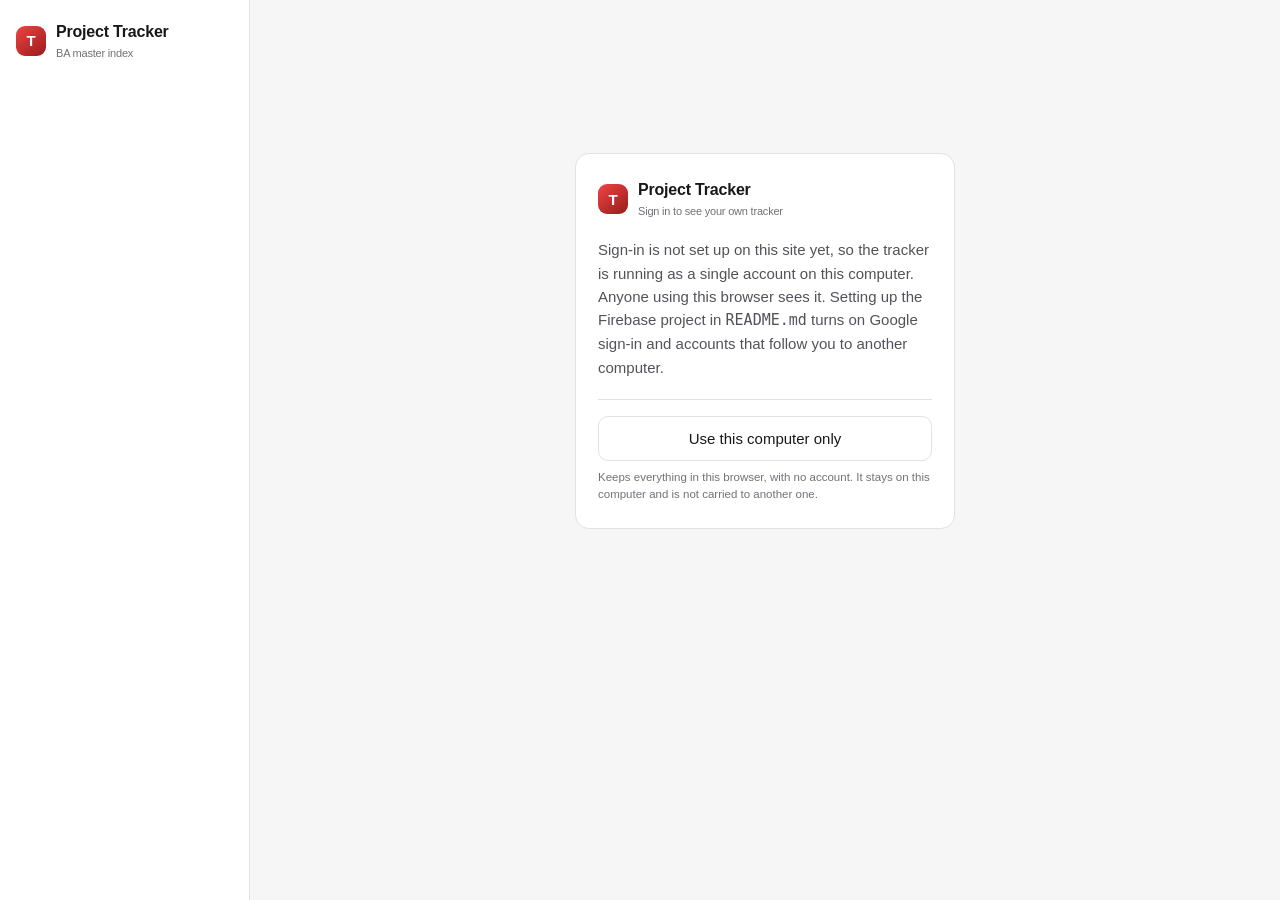
==== commit 20a099f6: "Firebase accounts: Google sign-in, register and login, and the database behind them The scope from t" ====
--- a/index.html
+++ b/index.html
@@ -115,6 +115,7 @@
 
 <script src="config.js"></script>
 <script src="assets/store.js"></script>
+<script src="assets/auth.js"></script>
 <script src="assets/account.js"></script>
 <script src="assets/ai.js"></script>
 <script src="assets/ui.js"></script>
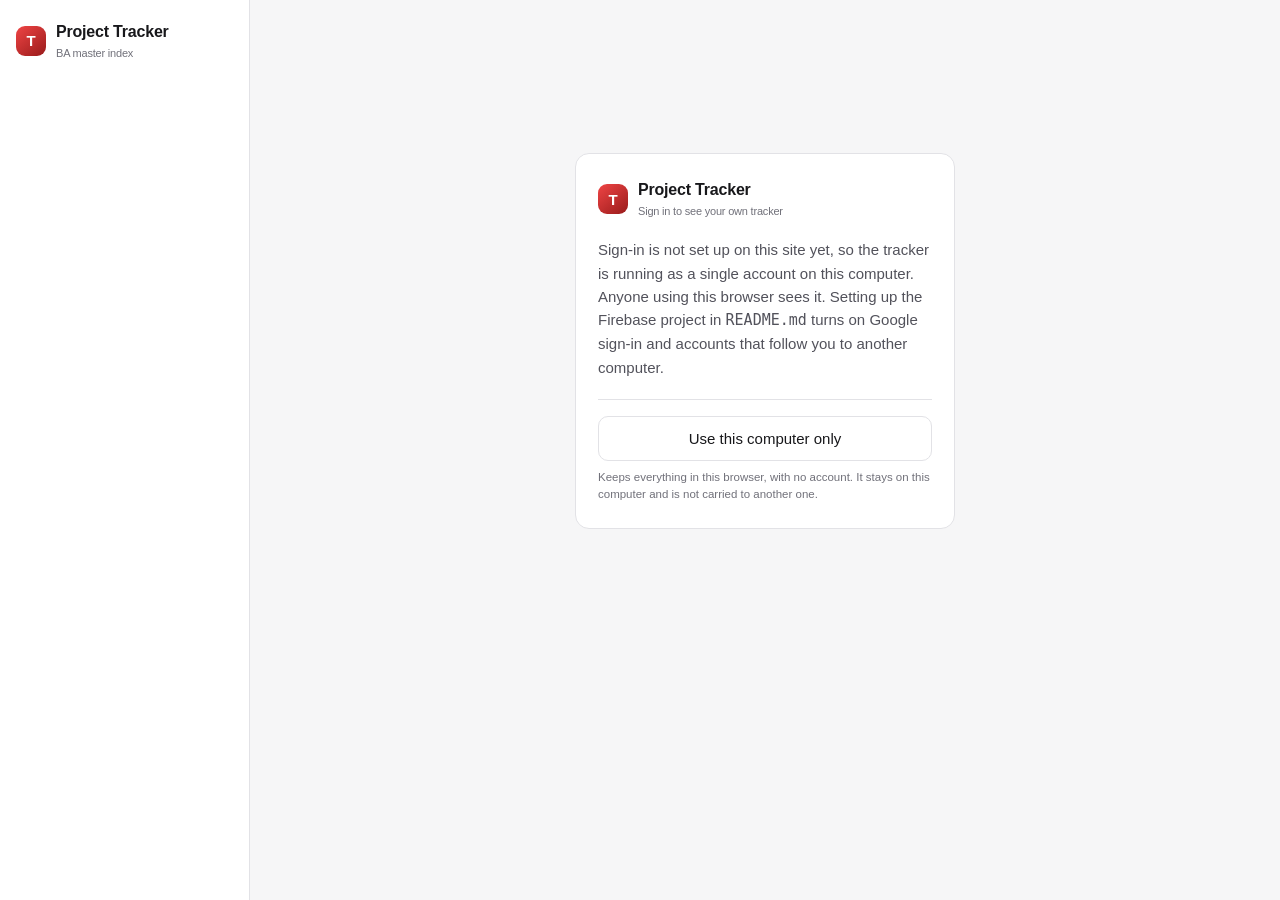
==== commit c2ef297d: "Add FAQ: a book of answers per project, imported from Claude Under Index after Image editor. Pick AD" ====
--- a/index.html
+++ b/index.html
@@ -120,6 +120,10 @@
 <script src="assets/ai.js"></script>
 <script src="assets/ui.js"></script>
 <script src="assets/tasks.js"></script>
+<script src="assets/export.js"></script>
+<script src="assets/imagegen.js"></script>
+<script src="assets/editor.js"></script>
+<script src="assets/faq.js"></script>
 <script src="assets/projects.js"></script>
 <script src="assets/links.js"></script>
 <script src="assets/app.js"></script>
--- a/assets/styles.css
+++ b/assets/styles.css
@@ -685,3 +685,206 @@
   white-space:nowrap;overflow:hidden;text-overflow:ellipsis}
 .acct-sub{color:var(--dim);font-size:11px;
   white-space:nowrap;overflow:hidden;text-overflow:ellipsis}
+
+/* ---------- Image Generator ----------
+   The grid uses the same auto-fill idiom as .grid above rather than a fixed
+   column count, so nine cards reflow rather than overflowing on a narrow
+   window. Every colour is a token, never a literal: the palette is what
+   carries light and dark, and a hard-coded hex here is a card that reads
+   correctly in one theme and is invisible in the other. */
+.genbar{border:1px solid var(--line);border-radius:10px;background:var(--panel);
+        padding:12px;margin:12px 0 18px}
+.genbar textarea{width:100%;box-sizing:border-box;resize:vertical;min-height:64px;
+        background:var(--panel-2);color:var(--fg);border:1px solid var(--line);
+        border-radius:8px;padding:9px 10px;font:inherit}
+.genbarrow{display:flex;gap:8px;align-items:center;flex-wrap:wrap;margin-top:10px}
+/* The file input is hidden and its label is the control, which is the only way
+   to style a file picker. The label therefore has to behave like a button
+   rather than merely look like one. */
+.genbarrow label.btn{cursor:pointer;margin:0}
+.genbar .note{margin:10px 0 0}
+.genbar .m{margin:8px 0 0}
+
+.imgsettings{margin:0 0 18px}
+.imgsettings h3{margin:0 0 4px;font-size:15px}
+.imgsettings .field{margin-top:12px}
+.imgsettings .actions{display:flex;gap:8px;justify-content:flex-end;margin-top:16px}
+
+.gengrid{display:grid;grid-template-columns:repeat(auto-fill,minmax(240px,1fr));gap:12px}
+.gencard{border:1px solid var(--line);border-radius:10px;background:var(--panel);
+         padding:10px;display:flex;flex-direction:column;gap:8px}
+.genshot{padding:0;border:0;background:none;cursor:pointer;display:block;line-height:0}
+/* A fixed aspect box, so a gallery of different shapes stays a grid rather
+   than a ragged column, and a picture that has not resolved from IndexedDB
+   yet holds its space instead of making every card jump when it arrives. */
+.genshot img{width:100%;aspect-ratio:1/1;object-fit:cover;border-radius:8px;
+             display:block;background:var(--panel-2)}
+.genmeta{display:flex;flex-direction:column;gap:3px;flex:1}
+.genprompt{font-weight:600;line-height:1.35;word-break:break-word;font-size:13.5px}
+.gencard .m{font-size:12px;color:var(--muted);word-break:break-word}
+.genactions{display:flex;gap:6px;align-items:center;justify-content:flex-end}
+
+/* ---------- Image editor ---------- */
+#ie{display:flex;flex-direction:column;gap:10px}
+.ie-head{display:flex;align-items:center;gap:12px;flex-wrap:wrap}
+.ie-head h2.page{margin:0}
+.ie-name{flex:1 1 200px;max-width:340px;background:var(--panel);border:1px solid var(--line);border-radius:9px;color:var(--text);padding:7px 10px;font:inherit}
+.ie-name:focus{outline:0;border-color:var(--accent)}
+.ie-actions{display:flex;gap:8px;margin-left:auto;flex-wrap:wrap}
+.ie-actions .btn[aria-pressed="true"]{border-color:var(--accent);color:var(--text)}
+.ie-drafts{background:var(--panel);border:1px solid var(--line);border-radius:var(--radius);padding:12px}
+.ie-drafts .pagetools{margin-bottom:10px}
+.ie-local{color:var(--dim)}
+.ie-dlist{display:grid;grid-template-columns:repeat(auto-fill,minmax(240px,1fr));gap:8px;max-height:220px;overflow:auto}
+.ie-draft{display:flex;align-items:center;gap:8px;background:var(--panel-2);border:1px solid var(--line);border-radius:10px;padding:8px 10px}
+.ie-draft.cur{box-shadow:inset 3px 0 0 var(--accent)}
+.ie-dopen{flex:1;min-width:0;text-align:left;background:none;border:0;color:var(--text);cursor:pointer;font:inherit;padding:0}
+.ie-dopen b,.ie-dopen small{display:block;overflow:hidden;text-overflow:ellipsis;white-space:nowrap}
+.ie-dopen small{color:var(--dim)}
+.ie-none{color:var(--dim);padding:6px}
+.ie-ribbon{display:flex;flex-wrap:wrap;gap:4px;background:var(--panel);border:1px solid var(--line);border-radius:var(--radius);padding:6px 8px}
+.ie-grp{display:flex;align-items:flex-end;gap:2px;padding:0 8px;border-right:1px solid var(--line);position:relative;padding-top:14px}
+.ie-grp:last-child{border-right:0}
+.ie-cap{position:absolute;top:0;left:10px;font-size:10px;letter-spacing:.08em;text-transform:uppercase;color:var(--dim)}
+.ie-b{display:flex;flex-direction:column;align-items:center;gap:3px;min-width:58px;padding:6px 6px 5px;background:none;border:1px solid transparent;border-radius:9px;color:var(--muted);cursor:pointer;font:inherit;font-size:11.5px}
+.ie-b svg{width:20px;height:20px;fill:none;stroke:currentColor;stroke-width:1.8;stroke-linecap:round;stroke-linejoin:round}
+.ie-b:hover:not(:disabled){background:var(--panel-2);color:var(--text)}
+.ie-b[aria-pressed="true"]{background:var(--panel-2);color:var(--text);border-color:var(--accent)}
+.ie-b:disabled{opacity:.35;cursor:default}
+.ie-format{display:flex;flex-wrap:wrap;align-items:center;gap:10px;min-height:44px;background:var(--panel);border:1px solid var(--line);border-radius:var(--radius);padding:6px 12px;font-size:13px;color:var(--muted)}
+.ie-f{display:inline-flex;align-items:center;gap:6px}
+.ie-f input[type=number]{width:64px;background:var(--panel-2);border:1px solid var(--line);border-radius:7px;color:var(--text);padding:4px 6px;font:inherit}
+.ie-f input[type=color]{width:30px;height:26px;padding:0;border:1px solid var(--line);border-radius:6px;background:none;cursor:pointer}
+.ie-f select{background:var(--panel-2);border:1px solid var(--line);border-radius:7px;color:var(--text);padding:3px 6px;font:inherit}
+.ie-tog{width:30px;height:28px;background:var(--panel-2);border:1px solid var(--line);border-radius:7px;color:var(--text);cursor:pointer;font:inherit}
+.ie-tog.on{border-color:var(--accent);color:var(--accent)}
+.ie-sep{flex:0 0 1px;align-self:stretch;background:var(--line);margin:0 4px}
+.ie-cap2{font-size:11px;letter-spacing:.08em;text-transform:uppercase;color:var(--dim)}
+.ie-hint{color:var(--text)}
+.ie-notice{color:var(--text);background:var(--panel-2);border:1px solid var(--line);border-radius:10px;padding:8px 12px;font-size:13px}
+.ie-stage{position:relative;display:flex;justify-content:center;align-items:flex-start;background:var(--panel-2);border:1px solid var(--line);border-radius:var(--radius);padding:12px;overflow:auto;min-height:260px;
+  background-image:linear-gradient(45deg,rgba(127,127,127,.08) 25%,transparent 25%,transparent 75%,rgba(127,127,127,.08) 75%),linear-gradient(45deg,rgba(127,127,127,.08) 25%,transparent 25%,transparent 75%,rgba(127,127,127,.08) 75%);
+  background-size:20px 20px;background-position:0 0,10px 10px}
+.ie-stage.over{outline:2px dashed var(--accent);outline-offset:-6px}
+.ie-stage canvas{box-shadow:0 4px 18px rgba(0,0,0,.25);touch-action:none;display:block}
+.ie-drop{position:absolute;inset:12px;display:flex;flex-direction:column;align-items:center;justify-content:center;gap:4px;pointer-events:none;color:#71717a;font-size:14px}
+.ie-drop[hidden]{display:none}
+.ie-drop b{font-size:17px;color:#3f3f46}
+.ie-text{position:absolute;margin:0;border:1px dashed var(--accent);background:transparent;resize:none;overflow:hidden;white-space:pre;outline:0;transform-origin:center;box-sizing:border-box;z-index:2}
+.ie-foot{display:flex;align-items:center;gap:16px;flex-wrap:wrap;font-size:12.5px;color:var(--dim)}
+.ie-keys{margin-left:auto}
+/* Image editor: pages strip on the right, and the small menus. */
+.ie-work{display:grid;grid-template-columns:minmax(0,1fr) 170px;gap:10px;align-items:start}
+.ie-work.collapsed{grid-template-columns:minmax(0,1fr) 34px}
+.ie-pages{background:var(--panel);border:1px solid var(--line);border-radius:var(--radius);padding:8px;display:flex;flex-direction:column;gap:8px;position:sticky;top:10px}
+.ie-work.collapsed .ie-pages{padding:4px;align-items:center}
+.ie-phead{display:flex;align-items:center;justify-content:space-between;font-size:12px;letter-spacing:.06em;text-transform:uppercase;color:var(--dim);padding:0 2px}
+.ie-pt{background:none;border:1px solid var(--line);border-radius:7px;color:var(--muted);cursor:pointer;width:24px;height:24px;font:inherit;line-height:1}
+.ie-pt:hover{color:var(--text);border-color:var(--accent)}
+.ie-plist{display:flex;flex-direction:column;gap:8px;max-height:calc(100vh - 330px);min-height:80px;overflow:auto;padding:2px}
+.ie-thumb{position:relative;display:flex;gap:6px;align-items:flex-start;cursor:pointer;border-radius:8px;padding:4px;border:1px solid transparent}
+.ie-thumb:hover{background:var(--panel-2)}
+.ie-thumb.cur{background:var(--panel-2);box-shadow:inset 3px 0 0 var(--accent);border-color:var(--line)}
+.ie-thumb.cur canvas{outline:2px solid var(--accent)}
+.ie-thumb.drop{border-top:2px solid var(--accent)}
+.ie-thumb canvas{width:118px;height:auto;display:block;border-radius:3px;box-shadow:0 1px 4px rgba(0,0,0,.25);pointer-events:none}
+.ie-pno{font-size:11px;color:var(--dim);min-width:12px;text-align:right}
+.ie-dots{position:absolute;top:6px;right:6px;width:22px;height:20px;border:0;border-radius:6px;background:rgba(0,0,0,.55);color:#fff;cursor:pointer;opacity:0;font:inherit;line-height:1}
+.ie-thumb:hover .ie-dots,.ie-thumb.cur .ie-dots{opacity:1}
+.ie-add{width:100%}
+.ie-menuwrap{position:relative}
+.ie-menu{position:absolute;right:0;top:calc(100% + 4px);z-index:20;min-width:170px;background:var(--panel);border:1px solid var(--line);border-radius:10px;box-shadow:var(--shadow);padding:4px;display:flex;flex-direction:column}
+.ie-menu[hidden]{display:none}
+.ie-menu.ie-up{top:auto;bottom:calc(100% + 4px);left:0;right:0}
+.ie-menu.ie-tm{top:28px;right:4px;min-width:120px}
+.ie-menu button{background:none;border:0;text-align:left;padding:7px 10px;border-radius:7px;color:var(--text);cursor:pointer;font:inherit;font-size:13px}
+.ie-menu button:hover:not(:disabled){background:var(--panel-2)}
+.ie-menu button:disabled{opacity:.4;cursor:default}
+@media (max-width:760px){.ie-work{grid-template-columns:1fr}.ie-plist{flex-direction:row;max-height:none;overflow-x:auto}}
+/* Image editor: PowerPoint-style colour panel. */
+.ie-cwrap{position:relative}
+.ie-cbtn{display:inline-flex;align-items:center;gap:3px;height:28px;padding:0 4px 0 5px;background:var(--panel-2);border:1px solid var(--line);border-radius:7px;cursor:pointer;color:var(--muted)}
+.ie-cbtn:hover,.ie-cbtn[aria-expanded="true"]{border-color:var(--accent)}
+.ie-csw{width:22px;height:16px;border-radius:3px;background:var(--c);box-shadow:inset 0 0 0 1px rgba(127,127,127,.5)}
+.ie-csw.off{background:linear-gradient(to top right,transparent calc(50% - 1px),#ef4444 calc(50% - 1px),#ef4444 calc(50% + 1px),transparent calc(50% + 1px)),#fff}
+.ie-car{font-size:9px}
+.ie-cp{position:absolute;top:calc(100% + 6px);left:0;z-index:30;width:232px;background:#fff;color:#222;border:1px solid #c8c8c8;border-radius:6px;box-shadow:0 8px 24px rgba(0,0,0,.28);padding:8px 8px 4px;font-size:12.5px}
+.ie-cpt{font-weight:600;margin:4px 2px 6px}
+.ie-cg{display:grid;grid-template-columns:repeat(10,18px);gap:4px;margin-bottom:6px;justify-content:start}
+.ie-cv{gap:0 4px;margin-top:-2px}
+.ie-cs{width:18px;height:18px;padding:0;border:1px solid rgba(0,0,0,.18);background:var(--c);cursor:pointer;border-radius:0}
+.ie-cs:hover{outline:2px solid #e97132;outline-offset:0;position:relative;z-index:1}
+.ie-cs.on{outline:2px solid #000;box-shadow:inset 0 0 0 1px #fff;position:relative;z-index:1}
+.ie-cpl{border-top:1px solid #ddd;margin-top:6px;padding-top:4px;display:flex;flex-direction:column}
+.ie-cpl button{display:flex;align-items:center;gap:10px;background:none;border:0;text-align:left;padding:6px 4px;border-radius:4px;cursor:pointer;color:#222;font:inherit}
+.ie-cpl button:hover{background:#ececec}
+.ie-ci{width:16px;height:16px;flex:0 0 16px}
+svg.ie-ci{fill:none;stroke:#333;stroke-width:1.7;stroke-linejoin:round}
+.ie-none-i{border:1px solid #888;background:linear-gradient(to top right,transparent calc(50% - 1px),#e00 calc(50% - 1px),#e00 calc(50% + 1px),transparent calc(50% + 1px)),#fff}
+.ie-more-i{border-radius:50%;background:conic-gradient(#f00,#ff0,#0f0,#0ff,#00f,#f0f,#f00)}
+
+/* ---------- FAQ ---------- */
+.faq-cards{display:grid;grid-template-columns:repeat(auto-fit,minmax(240px,1fr));gap:16px;max-width:760px}
+.faq-card{display:flex;align-items:center;min-height:120px;padding:24px;background:var(--panel);border:1px solid var(--line);border-radius:var(--radius);color:var(--text);font:inherit;font-size:22px;font-weight:600;letter-spacing:-.3px;cursor:pointer;text-align:left;transition:border-color .15s,transform .15s}
+.faq-card:hover{border-color:var(--accent);transform:translateY(-1px)}
+.faq-all{display:flex;flex-direction:column;gap:6px;max-width:900px}
+.faq-head{display:flex;align-items:center;gap:12px;flex-wrap:wrap;margin-bottom:12px}
+.faq-head h2.page{margin:0}
+.faq-tools{display:flex;gap:8px;margin-left:auto;flex-wrap:wrap}
+.faq-menuwrap{position:relative}
+.faq-menu{position:absolute;right:0;top:calc(100% + 4px);z-index:20;min-width:160px;background:var(--panel);border:1px solid var(--line);border-radius:10px;box-shadow:var(--shadow);padding:4px;display:flex;flex-direction:column}
+.faq-menu[hidden]{display:none}
+.faq-menu button{background:none;border:0;text-align:left;padding:8px 10px;border-radius:7px;color:var(--text);cursor:pointer;font:inherit;font-size:13px}
+.faq-menu button:hover{background:var(--panel-2)}
+.faq-search .search{flex:1 1 100%;max-width:none}
+.faq-notice,.faq-ai{background:var(--panel-2);border:1px solid var(--line);border-radius:10px;padding:8px 12px;margin:0 0 12px;font-size:13px;color:var(--text);display:flex;align-items:center;gap:10px;flex-wrap:wrap}
+.faq-split{display:grid;grid-template-columns:minmax(220px,320px) minmax(0,1fr);gap:14px;align-items:start}
+.faq-list{background:var(--panel);border:1px solid var(--line);border-radius:var(--radius);padding:8px;display:flex;flex-direction:column;gap:2px;max-height:calc(100vh - 260px);overflow:auto;position:sticky;top:10px}
+.faq-group{font-size:11px;letter-spacing:.08em;text-transform:uppercase;color:var(--dim);padding:10px 10px 4px}
+.faq-row{display:flex;align-items:center;gap:8px;text-align:left;background:none;border:0;border-radius:9px;padding:9px 10px;color:var(--muted);cursor:pointer;font:inherit;font-size:14px;line-height:1.35}
+.faq-all .faq-row{background:var(--panel);border:1px solid var(--line)}
+.faq-row b{font-weight:500;color:inherit;flex:1}
+.faq-row:hover{background:var(--panel-2);color:var(--text)}
+.faq-row.cur{background:var(--panel-2);color:var(--text);box-shadow:inset 3px 0 0 var(--accent)}
+.faq-row mark,.faq-a mark{background:rgba(250,204,21,.35);color:inherit;border-radius:3px;padding:0 1px}
+.faq-pj{font-size:11px;color:var(--dim);border:1px solid var(--line);border-radius:6px;padding:2px 6px;white-space:nowrap}
+.faq-aitag{font-size:10.5px;color:var(--accent);border:1px solid var(--accent);border-radius:6px;padding:1px 5px;white-space:nowrap}
+.faq-none{color:var(--dim);padding:22px;text-align:center}
+.faq-pane{min-width:0}
+.faq-a{background:var(--panel);border:1px solid var(--line);border-radius:var(--radius);padding:22px 26px 26px}
+.faq-meta{display:flex;align-items:center;gap:10px;flex-wrap:wrap;margin-bottom:10px}
+.faq-cat{font-size:11px;letter-spacing:.08em;text-transform:uppercase;color:var(--accent);font-weight:600}
+.faq-acts{display:flex;gap:6px;margin-left:auto}
+.faq-title{font-size:23px;line-height:1.25;margin:0 0 8px;letter-spacing:-.3px}
+.faq-sum{color:var(--muted);margin:0 0 18px;line-height:1.55;font-size:15px}
+.faq-sec h3{font-size:16.5px;margin:18px 0 10px}
+.faq-steps{list-style:none;counter-reset:step;margin:0;padding:0;display:flex;flex-direction:column;gap:10px}
+.faq-steps li{counter-increment:step;position:relative;padding-left:40px;line-height:1.6;font-size:15.5px;min-height:28px}
+.faq-steps li::before{content:counter(step);position:absolute;left:0;top:0;width:28px;height:28px;border-radius:50%;background:var(--panel-2);border:1px solid var(--line);color:var(--text);font-size:13px;font-weight:600;display:flex;align-items:center;justify-content:center}
+.faq-steps li b{color:var(--text);font-weight:650}
+.faq-ed .faq-l{display:flex;flex-direction:column;gap:5px;font-size:12.5px;color:var(--muted);margin-bottom:12px}
+.faq-ed .faq-l small{color:var(--dim)}
+.faq-ed input,.faq-ed textarea{background:var(--panel-2);border:1px solid var(--line);border-radius:9px;color:var(--text);padding:8px 10px;font:inherit;font-size:14px;resize:vertical}
+.faq-ed input:focus,.faq-ed textarea:focus{outline:0;border-color:var(--accent)}
+.faq-eds{border:1px solid var(--line);border-radius:12px;padding:12px;margin:14px 0 10px}
+.faq-edh{display:flex;gap:8px}
+.faq-edh input{flex:1;font-weight:600}
+.faq-edl{margin:12px 0;padding-left:22px;display:flex;flex-direction:column;gap:8px}
+.faq-edl li{display:flex;gap:6px;align-items:flex-start}
+.faq-edl li::marker{color:var(--dim)}
+.faq-edl textarea{flex:1}
+.faq-stb{display:flex;gap:2px}
+.faq-stb button{width:28px;height:28px;background:var(--panel-2);border:1px solid var(--line);border-radius:7px;color:var(--muted);cursor:pointer}
+.faq-stb button:hover:not(:disabled){color:var(--text);border-color:var(--accent)}
+.faq-stb button:disabled{opacity:.35}
+.faq-tip{color:var(--dim);font-size:12.5px;margin:12px 0 0}
+.faq-modal .box{max-width:620px}
+.faq-paste{width:100%;box-sizing:border-box;background:var(--panel-2);border:1px solid var(--line);border-radius:10px;color:var(--text);padding:10px;font:12.5px/1.45 ui-monospace,Consolas,monospace}
+.faq-err{color:var(--accent);font-size:13px}
+.faq-prev{display:flex;flex-direction:column;gap:8px;max-height:50vh;overflow:auto;margin-bottom:6px}
+.faq-pr{display:flex;align-items:center;gap:12px;justify-content:space-between;background:var(--panel-2);border:1px solid var(--line);border-radius:10px;padding:10px 12px}
+.faq-pr small{display:block;color:var(--dim);margin-top:2px}
+.faq-pr .faq-dup{color:var(--warn)}
+.faq-pr select{background:var(--panel);border:1px solid var(--line);border-radius:8px;color:var(--text);padding:5px 8px;font:inherit}
+.faq-new{font-size:12px;color:var(--ok)}
+@media (max-width:820px){.faq-split{grid-template-columns:1fr}.faq-list{position:static;max-height:none}}
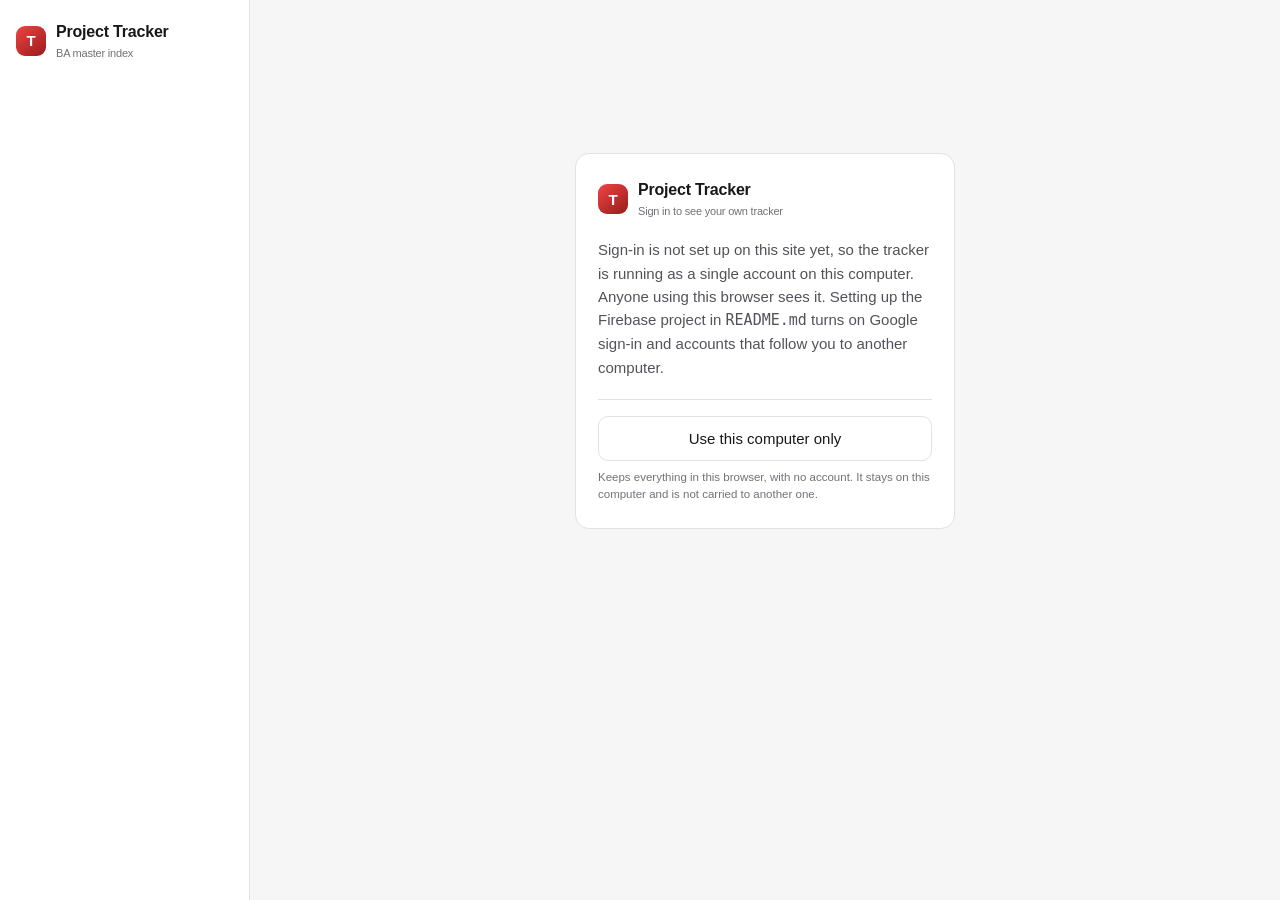
==== commit dc4ad8c0: "Add Project updates: a day-by-day timeline per project, imported from Claude Under Index after FAQ. " ====
--- a/index.html
+++ b/index.html
@@ -124,6 +124,7 @@
 <script src="assets/imagegen.js"></script>
 <script src="assets/editor.js"></script>
 <script src="assets/faq.js"></script>
+<script src="assets/updates.js"></script>
 <script src="assets/projects.js"></script>
 <script src="assets/links.js"></script>
 <script src="assets/app.js"></script>
--- a/assets/styles.css
+++ b/assets/styles.css
@@ -888,3 +888,51 @@
 .faq-pr select{background:var(--panel);border:1px solid var(--line);border-radius:8px;color:var(--text);padding:5px 8px;font:inherit}
 .faq-new{font-size:12px;color:var(--ok)}
 @media (max-width:820px){.faq-split{grid-template-columns:1fr}.faq-list{position:static;max-height:none}}
+
+/* ---------- Project updates ---------- */
+.pu-chips .pu-n{color:var(--dim);margin-left:2px}
+.pu-stand{background:var(--panel);border:1px solid var(--line);border-radius:var(--radius);padding:18px 22px;margin-bottom:22px;box-shadow:inset 3px 0 0 var(--accent)}
+.pu-sh{display:flex;align-items:center;gap:10px;flex-wrap:wrap;margin-bottom:8px}
+.pu-sh b{font-size:12px;letter-spacing:.08em;text-transform:uppercase;color:var(--accent)}
+.pu-asof{font-size:12.5px;color:var(--dim)}
+.pu-stp{font-size:16px;line-height:1.6;margin:0 0 14px;color:var(--text)}
+.pu-sta{width:100%;box-sizing:border-box;background:var(--panel-2);border:1px solid var(--line);border-radius:10px;color:var(--text);padding:10px;font:inherit;font-size:15px;line-height:1.55;resize:vertical}
+.pu-dl{max-width:220px}
+.pu-dim{color:var(--dim);font-size:13.5px}
+.pu-open{display:grid;grid-template-columns:1fr 1fr;gap:18px;border-top:1px solid var(--line);padding-top:12px}
+.pu-open h4{margin:0 0 8px;font-size:11.5px;letter-spacing:.08em;text-transform:uppercase;color:var(--muted)}
+.pu-open ul,.pu-det ul{list-style:none;margin:0;padding:0;display:flex;flex-direction:column;gap:6px}
+.pu-item{display:flex;align-items:flex-start;gap:6px}
+.pu-item label{display:flex;gap:9px;align-items:flex-start;flex:1;cursor:pointer;line-height:1.45;font-size:14px}
+.pu-item input{margin-top:3px;accent-color:var(--accent)}
+.pu-item small{display:block;color:var(--dim);font-size:12px}
+.pu-it.done{text-decoration:line-through;color:var(--dim)}
+.pu-ia{display:flex;gap:2px;opacity:0;transition:opacity .15s}
+.pu-item:hover .pu-ia,.pu-ia:focus-within{opacity:1}
+.pu-ia button{width:24px;height:24px;background:none;border:1px solid transparent;border-radius:6px;color:var(--muted);cursor:pointer}
+.pu-ia button:hover{border-color:var(--line);color:var(--text)}
+.pu-tlh{font-size:12px;letter-spacing:.08em;text-transform:uppercase;color:var(--dim);margin:0 0 12px}
+.pu-tl{position:relative;padding-left:26px}
+.pu-tl::before{content:"";position:absolute;left:7px;top:6px;bottom:6px;width:2px;background:var(--line)}
+.pu-day{position:relative;margin-bottom:18px}
+.pu-dot{position:absolute;left:-25px;top:18px;width:12px;height:12px;border-radius:50%;background:var(--panel);border:3px solid var(--accent)}
+.pu-card{background:var(--panel);border:1px solid var(--line);border-radius:var(--radius);padding:16px 22px 18px}
+.pu-dh{display:flex;align-items:center;gap:10px;flex-wrap:wrap}
+.pu-date{font-size:13px;font-weight:600;color:var(--accent)}
+.pu-head{font-size:19px;margin:6px 0 10px;letter-spacing:-.2px;line-height:1.3}
+.pu-block{padding:10px 0 4px;border-top:1px dashed var(--line)}
+.pu-block:first-of-type{border-top:0;padding-top:0}
+.pu-block p{font-size:15.5px;line-height:1.65;margin:6px 0 10px;color:var(--text)}
+.pu-rel{display:inline-block;font-size:11.5px;font-weight:600;border:1px solid var(--line);background:var(--panel-2);color:var(--text);border-radius:999px;padding:3px 10px;margin:4px 0 2px}
+.pu-rel[data-rel="Hotfix"]{border-color:var(--warn);color:var(--warn)}
+.pu-dets{display:flex;flex-direction:column;gap:6px;margin-top:4px}
+.pu-det summary{cursor:pointer;font-size:13px;color:var(--muted);padding:4px 0;user-select:none}
+.pu-det summary:hover{color:var(--text)}
+.pu-det ul{margin:6px 0 8px 4px}
+.pu-det li{font-size:14px;line-height:1.5}
+.pu-det > ul > li:not(.pu-item){padding-left:14px;position:relative}
+.pu-det > ul > li:not(.pu-item)::before{content:"•";position:absolute;left:2px;color:var(--dim)}
+.pu-row2{display:grid;grid-template-columns:200px 1fr;gap:12px}
+.pu-rd{font-size:12px;color:var(--dim);white-space:nowrap}
+.pu mark{background:rgba(250,204,21,.35);color:inherit;border-radius:3px;padding:0 1px}
+@media (max-width:820px){.pu-open,.pu-row2{grid-template-columns:1fr}}
